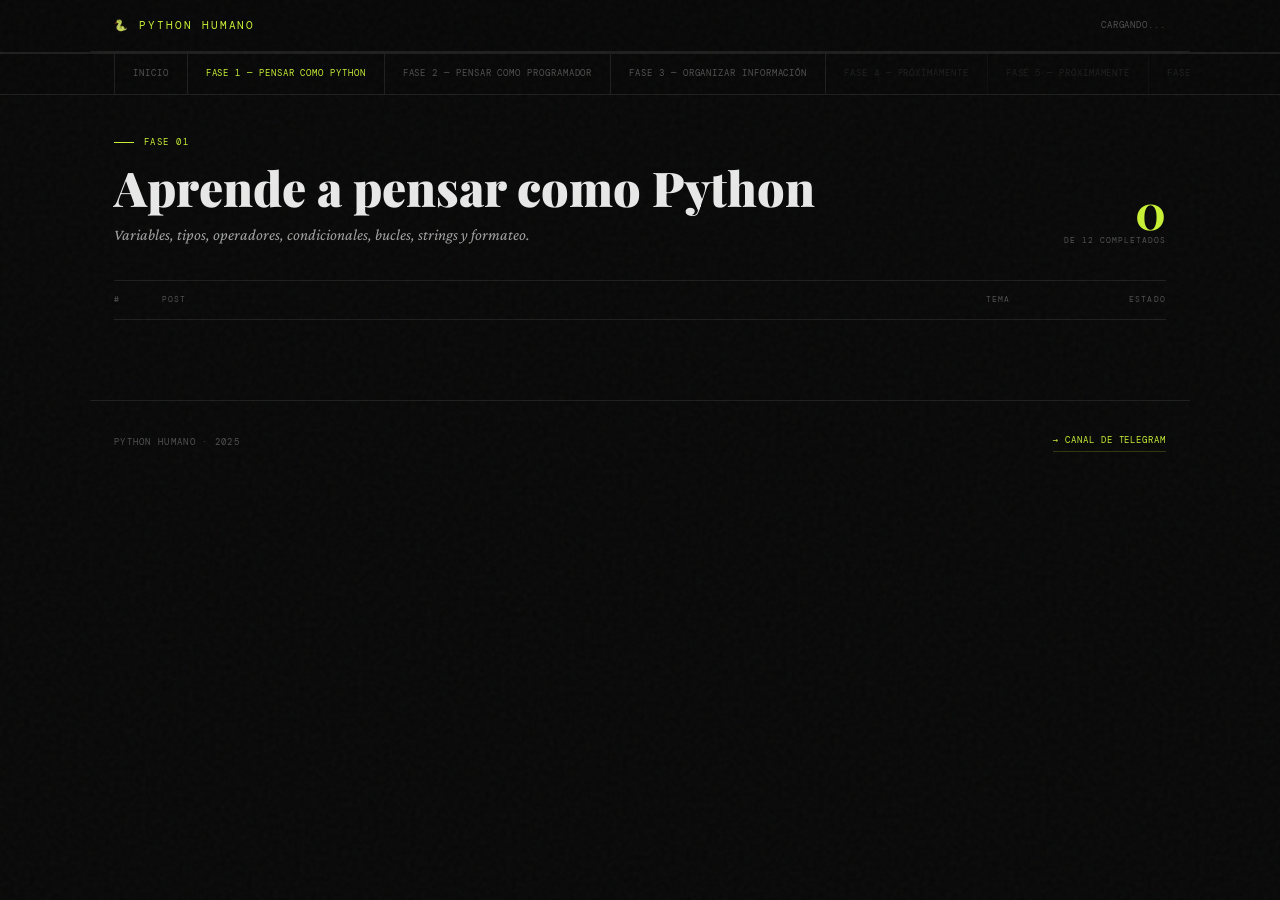
==== fase1.html @ f1be96ce "Add files via upload" ====
<!DOCTYPE html>
<html lang="es">
<head>
<meta charset="UTF-8">
<meta name="viewport" content="width=device-width, initial-scale=1.0">
<title>Fase 1 — Python Humano</title>
<link rel="stylesheet" href="style.css">
</head>
<body>

<!-- HEADER -->
<header class="site-header">
  <div class="header-top">
    <a class="site-logo" href="index.html">🐍 Python Humano</a>
    <span class="header-meta" id="global-progress-text">cargando...</span>
  </div>
  <div class="progress-bar-global">
    <div class="progress-bar-global-fill" id="global-progress-bar" style="width:0%"></div>
  </div>
  <nav class="header-nav">
    <a class="nav-item" href="index.html">Inicio</a>
    <a class="nav-item active" href="fase1.html">Fase 1 — Pensar como Python</a>
    <a class="nav-item" href="fase2.html">Fase 2 — Pensar como programador</a>
    <a class="nav-item" href="fase3.html">Fase 3 — Organizar información</a>
    <span class="nav-item locked">Fase 4 — Próximamente</span>
    <span class="nav-item locked">Fase 5 — Próximamente</span>
    <span class="nav-item locked">Fase 6 — Próximamente</span>
  </nav>
</header>

<!-- PHASE HEADER (lista) -->
<div id="view-list">
  <div class="container" style="padding-top:40px;padding-bottom:0">
    <div style="display:grid;grid-template-columns:1fr auto;gap:40px;align-items:end;padding-bottom:32px;border-bottom:1px solid var(--border)">
      <div>
        <div style="font-family:'DM Mono',monospace;font-size:.58rem;letter-spacing:.16em;text-transform:uppercase;color:var(--accent);margin-bottom:12px;display:flex;align-items:center;gap:10px">
          <span style="display:block;width:20px;height:1px;background:var(--accent)"></span>Fase 01
        </div>
        <h1 style="font-family:'Playfair Display',serif;font-size:clamp(2rem,5vw,3rem);font-weight:900;line-height:1;color:var(--text)">Aprende a pensar como Python</h1>
        <p style="font-size:1rem;font-style:italic;color:var(--text2);margin-top:10px">Variables, tipos, operadores, condicionales, bucles, strings y formateo.</p>
      </div>
      <div style="text-align:right">
        <div style="font-family:'Playfair Display',serif;font-size:3rem;font-weight:700;color:var(--accent);line-height:1" id="phase-done">0</div>
        <div style="font-family:'DM Mono',monospace;font-size:.52rem;letter-spacing:.12em;text-transform:uppercase;color:var(--text3)">de 12 completados</div>
      </div>
    </div>
  </div>

  <div class="container" style="padding-bottom:80px">
    <div class="posts-table-head" style="margin-top:0">
      <div class="th">#</div>
      <div class="th">Post</div>
      <div class="th">Tema</div>
      <div class="th" style="text-align:right">Estado</div>
    </div>
    <div id="posts-list"></div>
  </div>
</div>

<!-- POST VIEW -->
<div id="view-post" style="display:none">
  <div class="container">
    <div class="post-header">
      <div class="post-breadcrumb">
        <a class="breadcrumb-link" href="index.html">Inicio</a>
        <span>→</span>
        <a class="breadcrumb-link" href="#" onclick="showList();return false">Fase 1</a>
        <span>→</span>
        <span id="bc-title">Post</span>
      </div>
      <span class="post-emoji" id="post-emoji">📦</span>
      <h1 class="post-title-large" id="post-title">Título</h1>
      <p class="post-intro-text" id="post-intro">Intro</p>
      <span class="post-tag" id="post-tag">Fase 1 · Post 01 de 12</span>
    </div>
  </div>

  <div class="container">
    <div class="post-layout">
      <div class="post-body fade-in" id="post-body"></div>
      <div class="post-sidebar">
        <button class="sidebar-btn complete" id="btn-complete" onclick="toggleComplete()">Marcar como completado</button>
        <div id="sidebar-prev"></div>
        <div id="sidebar-next"></div>
      </div>
    </div>
  </div>
</div>

<!-- PROMPT VIEW -->
<div id="view-prompt" style="display:none">
  <div class="container">
    <div class="post-header">
      <div class="post-breadcrumb">
        <a class="breadcrumb-link" href="index.html">Inicio</a>
        <span>→</span>
        <a class="breadcrumb-link" href="#" onclick="showList();return false">Fase 1</a>
        <span>→</span>
        <span>Tutor con IA</span>
      </div>
      <span class="post-emoji">🤖</span>
      <h1 class="post-title-large">Domina la Fase 1 con IA</h1>
      <p class="post-intro-text">Copia este prompt y pégalo en ChatGPT, Claude o cualquier IA. Py se adapta a tu nivel, tu tiempo y tu forma de aprender desde la primera respuesta.</p>
    </div>
  </div>
  <div class="container" style="padding-bottom:80px">
    <div style="max-width:720px;padding-top:32px">
      <div class="prompt-text" id="prompt-text"></div>
      <button class="copy-prompt-btn" onclick="copyPrompt()">📋 Copiar prompt completo</button>
    </div>
  </div>
</div>

<!-- FOOTER -->
<footer>
  <div class="site-footer">
    <span class="footer-brand">Python Humano · 2025</span>
    <a class="footer-link" href="https://t.me/PythonHumano" target="_blank">→ Canal de Telegram</a>
  </div>
</footer>

<script>
// ── DATA ──────────────────────────────────────────────────────

const PHASE_ID = 1;
const TOTALS   = { 1:12, 2:18, 3:14 };

const PROMPT = `Eres un tutor experto en Python llamado Py. Fuiste creado para ayudar a dominar la Fase 1 del canal Python Humano. Tu personalidad es la de un amigo que sabe programar. Cercano, paciente, directo y sin tecnicismos innecesarios.

LO QUE EL USUARIO APRENDIÓ EN FASE 1:
→ Variables y cómo nombrarlas correctamente
→ Tipos de datos: int, float, str, bool, None
→ Type casting: int(), float(), str(), bool()
→ Operadores aritméticos y de comparación
→ F-strings y formateo de números
→ Múltiple asignación e input()
→ Condicionales: if, elif, else y operador ternario
→ Operadores lógicos: and, or, not
→ Bucle while y bucle for con range() y enumerate()
→ break, continue y pass
→ Métodos de strings
→ Formateo de números con round() y :.2f

TU OBJETIVO: Verificar que el usuario domina. Dominar = leer código y predecir el resultado, escribir código desde cero, entender los errores.

CÓMO ARRANCA LA SESIÓN:
Saluda y haz estas 6 preguntas:
1. ¿Cómo te sientes con los temas de la Fase 1? a) Perdido b) Entiendo pero me cuesta c) Bastante bien
2. ¿Cómo aprendes mejor? a) Con analogías b) Directo al código c) Primero el por qué
3. ¿En qué tema quedaste más flojo?
4. ¿Tienes Python instalado? a) Sí y sé usarlo b) Sí pero no bien c) No d) Uso el navegador
5. ¿Cuánto tiempo tienes? a) 20 min b) 1 hora c) Todo el tiempo
6. ¿Es tu primera sesión conmigo?

ESTRUCTURA DE SESIÓN:
Momento 1: Diagnóstico — presenta código para trazar sin ejecutar
Momento 2: Refuerzo — trabaja los temas débiles uno a uno
Momento 3: Reto integrador — combina varios temas
Momento 4: Cierre — dice exactamente qué dominó y qué necesita practicar

REGLAS: Nunca des el código resuelto sin que lo intente. Nunca avances si el anterior no quedó claro. Siempre termina con un cierre específico.`;

const POSTS = [
  {
    id: 'p1_01', num: '01', emoji: '📦',
    title: 'Variables',
    sub: 'guarda información para usarla después',
    tag: 'Variables',
    intro: 'El bloque más básico de cualquier programa. Antes de escribir código útil, necesitas entender cómo guardar información.',
    content: `
<div class="block">
  <div class="prose">
    <p>Imagina que estás cocinando y necesitas la sal. No la produces cada vez que la necesitas. La guardas en un lugar, le pones una etiqueta que dice "sal", y la usas cuando quieras.</p>
    <p><strong>Las variables funcionan exactamente igual.</strong> Son espacios en la memoria donde guardas información para usarla después.</p>
  </div>
</div>

<div class="block">
  <div class="block-label">Sin variables, esto</div>
  <div class="code-wrap">
    <div class="code-block" data-label="python"><span class="fn">print</span><span class="op">(</span><span class="str">"Ana"</span><span class="op">)</span>
<span class="fn">print</span><span class="op">(</span><span class="str">"Ana tiene 25 años"</span><span class="op">)</span>
<span class="fn">print</span><span class="op">(</span><span class="str">"Bienvenida, Ana"</span><span class="op">)</span></div>
    <button class="copy-btn" onclick="copyCode(this)">Copiar</button>
  </div>
  <div class="note red">Se convierte en un problema cuando "Ana" cambia. Tienes que buscar cada lugar donde la escribiste y cambiarla una por una.</div>
</div>

<div class="block">
  <div class="block-label">Con una variable</div>
  <div class="code-wrap">
    <div class="code-block" data-label="python"><span class="kw">nombre</span> <span class="op">=</span> <span class="str">"Ana"</span>
<span class="fn">print</span><span class="op">(</span><span class="kw">nombre</span><span class="op">)</span>
<span class="fn">print</span><span class="op">(</span><span class="kw">nombre</span><span class="op">,</span> <span class="str">"tiene 25 años"</span><span class="op">)</span>
<span class="fn">print</span><span class="op">(</span><span class="str">"Bienvenida,"</span><span class="op">,</span> <span class="kw">nombre</span><span class="op">)</span></div>
    <button class="copy-btn" onclick="copyCode(this)">Copiar</button>
  </div>
  <div class="note">Cambias el valor en un solo lugar. El resto del programa se actualiza solo. <strong>Eso no es comodidad. Es cómo se escribe código que se puede mantener.</strong></div>
</div>

<div class="block">
  <div class="block-label">El nombre importa más de lo que crees</div>
  <div class="comparison">
    <div class="comp-side">
      <div class="comp-header bad">✗ Nombre malo</div>
      <div class="comp-code">x = 299.99</div>
    </div>
    <div class="comp-side">
      <div class="comp-header good">✓ Nombre bueno</div>
      <div class="comp-code">precio_final = 299.99</div>
    </div>
  </div>
  <div class="rule">La regla: si lees el nombre sin ver el valor y no sabes qué guarda, el nombre está mal.
En Python: todo_en_minúsculas_con_guión_bajo.</div>
</div>

<div class="error-box">
  <div class="error-label">⚠ El error más común</div>
  <div class="error-body">Usar nombres cortos para "escribir más rápido". Escribir bien los nombres tarda segundos. Te ahorra minutos de confusión después.</div>
</div>

<div class="challenge">
  <div class="challenge-header">🎯 Reto</div>
  <div class="challenge-body">Estás construyendo una app de música. Crea variables para el perfil de un usuario: su <strong>nombre</strong>, su <strong>edad</strong>, su <strong>artista favorito</strong> y si tiene <strong>cuenta premium</strong> o no. Luego imprime cada una con print().</div>
</div>

<div class="hashtags">#PythonHumano #Python #Fase1 #Variables #ProgramaciónDesde0</div>`
  },
  {
    id: 'p1_02', num: '02', emoji: '🗂️',
    title: 'Tipos de datos',
    sub: 'no toda la información es igual',
    tag: 'Tipos',
    intro: 'Un nombre no es lo mismo que un precio. Un precio no es lo mismo que un sí o un no. Python los trata diferente — y tú también tienes que hacerlo.',
    content: `
<div class="block">
  <div class="prose">
    <p>Python ve <strong>"25"</strong> y <strong>25</strong> de forma completamente diferente. Con comillas → texto. Sin comillas → número. Mezclarlos sin convertir da error.</p>
  </div>
</div>

<div class="block">
  <div class="block-label">Los 5 tipos que más vas a usar</div>
  <div class="code-wrap">
    <div class="code-block" data-label="python"><span class="kw">edad</span>           <span class="op">=</span> <span class="num">25</span>          <span class="cm"># int   — entero</span>
<span class="kw">precio</span>         <span class="op">=</span> <span class="num">9.99</span>        <span class="cm"># float — decimal</span>
<span class="kw">nombre</span>         <span class="op">=</span> <span class="str">"Ana"</span>        <span class="cm"># str   — texto</span>
<span class="kw">tiene_premium</span>  <span class="op">=</span> <span class="bl">True</span>        <span class="cm"># bool  — True o False</span>
<span class="kw">cancion_actual</span> <span class="op">=</span> <span class="bl">None</span>        <span class="cm"># None  — ningún valor</span>

<span class="fn">print</span><span class="op">(</span><span class="fn">type</span><span class="op">(</span><span class="kw">edad</span><span class="op">))</span>    <span class="out"># &lt;class 'int'&gt;</span>
<span class="fn">print</span><span class="op">(</span><span class="fn">type</span><span class="op">(</span><span class="kw">nombre</span><span class="op">))</span>  <span class="out"># &lt;class 'str'&gt;</span></div>
    <button class="copy-btn" onclick="copyCode(this)">Copiar</button>
  </div>
</div>

<div class="block">
  <div class="block-label">Convertir entre tipos — type casting</div>
  <div class="code-wrap">
    <div class="code-block" data-label="python"><span class="kw">precio</span> <span class="op">=</span> <span class="str">"9.99"</span>
<span class="kw">precio</span> <span class="op">=</span> <span class="fn">float</span><span class="op">(</span><span class="kw">precio</span><span class="op">)</span>
<span class="fn">print</span><span class="op">(</span><span class="kw">precio</span> <span class="op">-</span> <span class="num">2</span><span class="op">)</span>      <span class="out"># 7.99 ✓</span>

<span class="kw">edad</span>  <span class="op">=</span> <span class="fn">int</span><span class="op">(</span><span class="fn">input</span><span class="op">(</span><span class="str">"¿Cuántos años? "</span><span class="op">))</span>
<span class="kw">texto</span> <span class="op">=</span> <span class="str">"Tienes "</span> <span class="op">+</span> <span class="fn">str</span><span class="op">(</span><span class="kw">edad</span><span class="op">)</span> <span class="op">+</span> <span class="str">" años"</span></div>
    <button class="copy-btn" onclick="copyCode(this)">Copiar</button>
  </div>
</div>

<div class="error-box">
  <div class="error-label">⚠ El error más común</div>
  <div class="error-body"><strong>"9.99"</strong> es texto. <strong>9.99</strong> es número. No puedes restarle 2 al texto — tienes que convertirlo con float() primero.</div>
</div>

<div class="challenge">
  <div class="challenge-header">🎯 Reto</div>
  <div class="challenge-body">Toma las variables del reto anterior y usa <strong>type()</strong> en cada una. Luego convierte la edad a float y de vuelta a int. ¿Qué pasa con los decimales?</div>
</div>

<div class="hashtags">#PythonHumano #Python #Fase1 #TiposDeDatos #ProgramaciónDesde0</div>`
  },
  {
    id: 'p1_03', num: '03', emoji: '⚙️',
    title: 'Operadores',
    sub: 'y el error que todos cometen',
    tag: 'Operadores',
    intro: 'Los operadores son las herramientas con las que trabajas sobre los datos. El más importante no es el de suma — es el que todos confunden.',
    content: `
<div class="block">
  <div class="block-label">Aritméticos</div>
  <div class="code-wrap">
    <div class="code-block" data-label="python"><span class="fn">print</span><span class="op">(</span><span class="num">10</span> <span class="op">+</span>  <span class="num">3</span><span class="op">)</span>   <span class="out"># 13    — suma</span>
<span class="fn">print</span><span class="op">(</span><span class="num">10</span> <span class="op">-</span>  <span class="num">3</span><span class="op">)</span>   <span class="out"># 7     — resta</span>
<span class="fn">print</span><span class="op">(</span><span class="num">10</span> <span class="op">*</span>  <span class="num">3</span><span class="op">)</span>   <span class="out"># 30    — multiplicación</span>
<span class="fn">print</span><span class="op">(</span><span class="num">10</span> <span class="op">/</span>  <span class="num">3</span><span class="op">)</span>   <span class="out"># 3.33  — división</span>
<span class="fn">print</span><span class="op">(</span><span class="num">10</span> <span class="op">//</span> <span class="num">3</span><span class="op">)</span>   <span class="out"># 3     — división entera</span>
<span class="fn">print</span><span class="op">(</span><span class="num">10</span> <span class="op">%</span>  <span class="num">3</span><span class="op">)</span>   <span class="out"># 1     — resto</span>
<span class="fn">print</span><span class="op">(</span><span class="num">10</span> <span class="op">**</span> <span class="num">3</span><span class="op">)</span>   <span class="out"># 1000  — potencia</span></div>
    <button class="copy-btn" onclick="copyCode(this)">Copiar</button>
  </div>
</div>

<div class="block">
  <div class="block-label">Comparación — siempre devuelven True o False</div>
  <div class="code-wrap">
    <div class="code-block" data-label="python"><span class="kw">canciones</span> <span class="op">=</span> <span class="num">10</span>
<span class="fn">print</span><span class="op">(</span><span class="kw">canciones</span> <span class="op">></span>  <span class="num">5</span><span class="op">)</span>   <span class="out"># True</span>
<span class="fn">print</span><span class="op">(</span><span class="kw">canciones</span> <span class="op">==</span> <span class="num">10</span><span class="op">)</span>  <span class="out"># True</span>
<span class="fn">print</span><span class="op">(</span><span class="kw">canciones</span> <span class="op">!=</span> <span class="num">10</span><span class="op">)</span>  <span class="out"># False</span>
<span class="fn">print</span><span class="op">(</span><span class="kw">canciones</span> <span class="op">>=</span> <span class="num">10</span><span class="op">)</span>  <span class="out"># True</span></div>
    <button class="copy-btn" onclick="copyCode(this)">Copiar</button>
  </div>
</div>

<div class="error-box">
  <div class="error-label">⚠ El error que todos cometen</div>
  <div class="error-body"><strong>=</strong> asigna un valor. <strong>==</strong> pregunta si dos valores son iguales. Son cosas distintas. Confundirlos da error o comportamiento inesperado.</div>
  <div class="code-wrap" style="margin-top:12px">
    <div class="code-block" data-label="python"><span class="kw">edad</span> <span class="op">=</span>  <span class="num">25</span>   <span class="cm"># asigno el valor 25</span>
<span class="kw">edad</span> <span class="op">==</span> <span class="num">25</span>   <span class="out"># True  → ¿es igual a 25?</span>
<span class="kw">edad</span> <span class="op">==</span> <span class="num">30</span>   <span class="out"># False → ¿es igual a 30?</span></div>
  </div>
</div>

<div class="challenge">
  <div class="challenge-header">🎯 Reto</div>
  <div class="challenge-body">Tu app tiene un contador. El usuario lleva <strong>8 canciones</strong> escuchadas y su límite es <strong>10</strong>. Calcula cuántas le quedan. Verifica con <strong>==</strong> si ya llegó al límite. Con <strong>%</strong> averigua si el número es par o impar.</div>
</div>

<div class="hashtags">#PythonHumano #Python #Fase1 #Operadores #ProgramaciónDesde0</div>`
  },
  {
    id: 'p1_04', num: '04', emoji: '⌨️',
    title: 'Input',
    sub: 'cómo hacer que tu programa escuche',
    tag: 'Input',
    intro: 'Hasta ahora escribiste los datos directamente en el código. En un programa real, los datos los escribe el usuario.',
    content: `
<div class="block">
  <div class="code-wrap">
    <div class="code-block" data-label="python"><span class="kw">nombre</span> <span class="op">=</span> <span class="fn">input</span><span class="op">(</span><span class="str">"¿Cuál es tu nombre? "</span><span class="op">)</span>
<span class="fn">print</span><span class="op">(</span><span class="str">"Hola,"</span><span class="op">,</span> <span class="kw">nombre</span><span class="op">)</span></div>
    <button class="copy-btn" onclick="copyCode(this)">Copiar</button>
  </div>
  <div class="note">Cuando Python llega a input(): muestra el texto, se detiene a esperar, el usuario escribe y presiona Enter, Python guarda lo que escribió.</div>
</div>

<div class="block">
  <div class="block-label">Input siempre devuelve texto — convierte siempre que necesites operar</div>
  <div class="code-wrap">
    <div class="code-block" data-label="python"><span class="kw">edad</span>   <span class="op">=</span> <span class="fn">int</span><span class="op">(</span><span class="fn">input</span><span class="op">(</span><span class="str">"¿Cuántos años tienes? "</span><span class="op">))</span>
<span class="kw">precio</span> <span class="op">=</span> <span class="fn">float</span><span class="op">(</span><span class="fn">input</span><span class="op">(</span><span class="str">"¿Precio? "</span><span class="op">))</span>

<span class="cm"># sin convertir</span>
<span class="kw">texto</span> <span class="op">=</span> <span class="fn">input</span><span class="op">(</span><span class="str">"Número: "</span><span class="op">)</span>
<span class="fn">print</span><span class="op">(</span><span class="fn">type</span><span class="op">(</span><span class="kw">texto</span><span class="op">))</span>   <span class="out"># &lt;class 'str'&gt; — siempre string</span></div>
    <button class="copy-btn" onclick="copyCode(this)">Copiar</button>
  </div>
</div>

<div class="error-box">
  <div class="error-label">⚠ El error más común</div>
  <div class="error-body">Si el usuario escribe "hola" cuando esperas un número, el programa falla. Eso lo resolvemos con validaciones más adelante. Por ahora confía en el usuario.</div>
</div>

<div class="challenge">
  <div class="challenge-header">🎯 Reto</div>
  <div class="challenge-body">Pídele al usuario su <strong>nombre</strong> y su <strong>artista favorito</strong>. Luego imprime: <em>"Hola [nombre], agregando a [artista] a tu biblioteca."</em></div>
</div>

<div class="hashtags">#PythonHumano #Python #Fase1 #Input #ProgramaciónDesde0</div>`
  },
  {
    id: 'p1_05', num: '05', emoji: '🔀',
    title: 'Condicionales',
    sub: 'tú das las rutas, Python decide la dirección',
    tag: 'Condicionales',
    intro: 'Sin condicionales tu código hace lo mismo siempre. Con condicionales puedes crear múltiples caminos según lo que ocurra.',
    content: `
<div class="block">
  <div class="code-wrap">
    <div class="code-block" data-label="python"><span class="kw">plan</span> <span class="op">=</span> <span class="str">"familiar"</span>

<span class="bl">if</span> <span class="kw">plan</span> <span class="op">==</span> <span class="str">"premium"</span><span class="op">:</span>
    <span class="fn">print</span><span class="op">(</span><span class="str">"Reproducción sin límites."</span><span class="op">)</span>
<span class="bl">elif</span> <span class="kw">plan</span> <span class="op">==</span> <span class="str">"familiar"</span><span class="op">:</span>
    <span class="fn">print</span><span class="op">(</span><span class="str">"Hasta 6 cuentas."</span><span class="op">)</span>
<span class="bl">elif</span> <span class="kw">plan</span> <span class="op">==</span> <span class="str">"estudiante"</span><span class="op">:</span>
    <span class="fn">print</span><span class="op">(</span><span class="str">"50% de descuento."</span><span class="op">)</span>
<span class="bl">else</span><span class="op">:</span>
    <span class="fn">print</span><span class="op">(</span><span class="str">"Plan no reconocido."</span><span class="op">)</span></div>
    <button class="copy-btn" onclick="copyCode(this)">Copiar</button>
  </div>
  <div class="note">Python evalúa de arriba hacia abajo. En cuanto encuentra una condición que se cumple, ejecuta ese bloque y se olvida del resto.</div>
</div>

<div class="block">
  <div class="block-label">Operador ternario — condicional en una línea</div>
  <div class="comparison">
    <div class="comp-side">
      <div class="comp-header">Forma larga</div>
      <div class="comp-code">if tiene_premium:
    acceso = "completo"
else:
    acceso = "limitado"</div>
    </div>
    <div class="comp-side">
      <div class="comp-header good">Forma corta ✓</div>
      <div class="comp-code">acceso = "completo" if tiene_premium else "limitado"</div>
    </div>
  </div>
</div>

<div class="error-box">
  <div class="error-label">⚠ Los dos errores más comunes</div>
  <div class="error-body">1. Olvidar los dos puntos al final del if/elif/else.<br>2. Olvidar la indentación del bloque de código.</div>
</div>

<div class="challenge">
  <div class="challenge-header">🎯 Reto</div>
  <div class="challenge-body">Tu app tiene 4 planes: <strong>"premium"</strong>, <strong>"familiar"</strong>, <strong>"estudiante"</strong> y <strong>"free"</strong>. Crea una variable plan y escribe un condicional que imprima un mensaje diferente para cada uno. Cambia el valor y prueba los 4 casos.</div>
</div>

<div class="hashtags">#PythonHumano #Python #Fase1 #Condicionales #ProgramaciónDesde0</div>`
  },
  {
    id: 'p1_06', num: '06', emoji: '🔗',
    title: 'Operadores lógicos',
    sub: 'cuando la decisión tiene matices',
    tag: 'Lógica',
    intro: 'A veces una sola condición no es suficiente. Necesitas combinar varias. Para eso existen and, or y not.',
    content: `
<div class="block">
  <div class="code-wrap">
    <div class="code-block" data-label="python"><span class="cm"># and — las dos tienen que cumplirse</span>
<span class="bl">if</span> <span class="kw">tiene_entrada</span> <span class="bl">and</span> <span class="kw">es_mayor</span><span class="op">:</span>
    <span class="fn">print</span><span class="op">(</span><span class="str">"Puedes entrar"</span><span class="op">)</span>

<span class="cm"># or — con que una se cumpla es suficiente</span>
<span class="bl">if</span> <span class="kw">es_estudiante</span> <span class="bl">or</span> <span class="kw">tiene_cupon</span><span class="op">:</span>
    <span class="fn">print</span><span class="op">(</span><span class="str">"Descuento aplicado"</span><span class="op">)</span>

<span class="cm"># not — invierte el resultado</span>
<span class="bl">if</span> <span class="bl">not</span> <span class="kw">shuffle_activo</span><span class="op">:</span>
    <span class="fn">print</span><span class="op">(</span><span class="str">"Shuffle está apagado"</span><span class="op">)</span></div>
    <button class="copy-btn" onclick="copyCode(this)">Copiar</button>
  </div>
</div>

<div class="error-box">
  <div class="error-label">⚠ El error más común</div>
  <div class="error-body">Escribir condiciones incompletas. Python no completa la idea por ti.</div>
  <div class="code-wrap" style="margin-top:12px">
    <div class="code-block" data-label="python"><span class="cm"># ✗ esto no hace lo que crees — siempre True</span>
<span class="bl">if</span> <span class="kw">plan</span> <span class="op">==</span> <span class="str">"free"</span> <span class="bl">or</span> <span class="str">"basic"</span><span class="op">:</span>

<span class="cm"># ✓ cada condición completa</span>
<span class="bl">if</span> <span class="kw">plan</span> <span class="op">==</span> <span class="str">"free"</span> <span class="bl">or</span> <span class="kw">plan</span> <span class="op">==</span> <span class="str">"basic"</span><span class="op">:</span></div>
  </div>
</div>

<div class="challenge">
  <div class="challenge-header">🎯 Reto</div>
  <div class="challenge-body">Un usuario puede acceder a la radio solo si tiene <strong>premium</strong> O lleva más de <strong>30 días</strong> usando la app. Crea las variables y el condicional. Prueba los 4 casos posibles cambiando los valores.</div>
</div>

<div class="hashtags">#PythonHumano #Python #Fase1 #OperadoresLógicos #ProgramaciónDesde0</div>`
  },
  {
    id: 'p1_07', num: '07', emoji: '🔁',
    title: 'Bucle while',
    sub: 'repite hasta que algo cambie',
    tag: 'While',
    intro: 'Para situaciones donde necesitas repetir algo sin saber cuántas veces — mientras una condición sea verdadera.',
    content: `
<div class="block">
  <div class="code-wrap">
    <div class="code-block" data-label="python"><span class="kw">canciones</span> <span class="op">=</span> <span class="num">0</span>

<span class="bl">while</span> <span class="kw">canciones</span> <span class="op">&lt;</span> <span class="num">3</span><span class="op">:</span>
    <span class="fn">print</span><span class="op">(</span><span class="str">"Reproduciendo canción"</span><span class="op">,</span> <span class="kw">canciones</span> <span class="op">+</span> <span class="num">1</span><span class="op">)</span>
    <span class="kw">canciones</span> <span class="op">+=</span> <span class="num">1</span>

<span class="out"># Reproduciendo canción 1</span>
<span class="out"># Reproduciendo canción 2</span>
<span class="out"># Reproduciendo canción 3</span></div>
    <button class="copy-btn" onclick="copyCode(this)">Copiar</button>
  </div>
  <div class="rule">La estructura fija: variable = valor inicial → while condición: → ejecuta el bloque → actualiza la variable</div>
</div>

<div class="error-box">
  <div class="error-label">⚠ El error más común — bucle infinito</div>
  <div class="error-body">Si olvidas actualizar la variable dentro del bucle, la condición nunca se vuelve False y el programa no para. <strong>Ctrl+C</strong> detiene el programa.</div>
</div>

<div class="challenge">
  <div class="challenge-header">🎯 Reto</div>
  <div class="challenge-body">Tu app tiene un límite de <strong>5 canciones por día</strong> en plan free. Escribe un while que simule la reproducción. Por cada vuelta imprime <em>"Reproduciendo canción X de 5"</em>. Al terminar imprime <em>"Límite alcanzado. Hazte premium."</em></div>
</div>

<div class="hashtags">#PythonHumano #Python #Fase1 #BucleWhile #ProgramaciónDesde0</div>`
  },
  {
    id: 'p1_08', num: '08', emoji: '🔂',
    title: 'Bucle for',
    sub: 'recorre cosas una a una',
    tag: 'For',
    intro: 'Cuando sabes cuántas veces vas a repetir algo — o cuando quieres recorrer una colección completa.',
    content: `
<div class="block">
  <div class="code-wrap">
    <div class="code-block" data-label="python"><span class="cm"># con range()</span>
<span class="bl">for</span> <span class="kw">i</span> <span class="bl">in</span> <span class="fn">range</span><span class="op">(</span><span class="num">5</span><span class="op">):</span>
    <span class="fn">print</span><span class="op">(</span><span class="kw">i</span><span class="op">)</span>   <span class="out"># 0, 1, 2, 3, 4</span>

<span class="cm"># recorriendo una lista</span>
<span class="kw">playlist</span> <span class="op">=</span> <span class="op">[</span><span class="str">"Bzrp"</span><span class="op">,</span> <span class="str">"Bad Bunny"</span><span class="op">,</span> <span class="str">"Rosalía"</span><span class="op">]</span>
<span class="bl">for</span> <span class="kw">artista</span> <span class="bl">in</span> <span class="kw">playlist</span><span class="op">:</span>
    <span class="fn">print</span><span class="op">(</span><span class="str">"Reproduciendo:"</span><span class="op">,</span> <span class="kw">artista</span><span class="op">)</span>

<span class="cm"># enumerate — índice y elemento juntos</span>
<span class="bl">for</span> <span class="kw">i</span><span class="op">,</span> <span class="kw">artista</span> <span class="bl">in</span> <span class="fn">enumerate</span><span class="op">(</span><span class="kw">playlist</span><span class="op">,</span> <span class="num">1</span><span class="op">):</span>
    <span class="fn">print</span><span class="op">(</span><span class="fn">f</span><span class="str">"Canción {i}: {artista}"</span><span class="op">)</span></div>
    <button class="copy-btn" onclick="copyCode(this)">Copiar</button>
  </div>
</div>

<div class="block">
  <div class="block-label">¿cuándo usar for y cuándo while?</div>
  <div class="comparison">
    <div class="comp-side">
      <div class="comp-header good">for</div>
      <div class="comp-code">Sabes cuántas veces.
Recorres una colección.

→ playlist de 10 canciones
→ letras de un nombre</div>
    </div>
    <div class="comp-side">
      <div class="comp-header">while</div>
      <div class="comp-code">Repites hasta que algo cambie.

→ pedir contraseña hasta acertar
→ reproducir hasta pausar</div>
    </div>
  </div>
</div>

<div class="error-box">
  <div class="error-label">⚠ El error más común</div>
  <div class="error-body">El segundo número de range() no se incluye. range(10) llega hasta 9. Para llegar hasta 10 usa range(1, 11).</div>
</div>

<div class="challenge">
  <div class="challenge-header">🎯 Reto</div>
  <div class="challenge-body">Playlist: <strong>["Tití Me Preguntó", "Shakira", "BZRP Session 53", "La Canción", "Hawái"]</strong>. Usa <strong>enumerate()</strong> para mostrar el número y nombre de cada canción empezando desde 1.</div>
</div>

<div class="hashtags">#PythonHumano #Python #Fase1 #BucleFor #ProgramaciónDesde0</div>`
  },
  {
    id: 'p1_09', num: '09', emoji: '⛔',
    title: 'break, continue y pass',
    sub: 'controla tus bucles desde adentro',
    tag: 'Control',
    intro: 'Tres instrucciones que cambian el comportamiento de un bucle desde adentro. Cada una con un rol diferente.',
    content: `
<div class="block">
  <div class="rule">break    → termina el bucle completamente (freno de mano)
continue → termina esta vuelta y pasa a la siguiente (skip)
pass     → no hace nada, solo ocupa el espacio (placeholder)</div>
</div>

<div class="block">
  <div class="block-label">break — para cuando llega a BZRP</div>
  <div class="code-wrap">
    <div class="code-block" data-label="python"><span class="kw">playlist</span> <span class="op">=</span> <span class="op">[</span><span class="str">"Tití"</span><span class="op">,</span> <span class="str">"Shakira"</span><span class="op">,</span> <span class="str">"BZRP"</span><span class="op">,</span> <span class="str">"La Canción"</span><span class="op">]</span>

<span class="bl">for</span> <span class="kw">cancion</span> <span class="bl">in</span> <span class="kw">playlist</span><span class="op">:</span>
    <span class="bl">if</span> <span class="kw">cancion</span> <span class="op">==</span> <span class="str">"BZRP"</span><span class="op">:</span>
        <span class="bl">break</span>
    <span class="fn">print</span><span class="op">(</span><span class="str">"Reproduciendo:"</span><span class="op">,</span> <span class="kw">cancion</span><span class="op">)</span>

<span class="out"># Reproduciendo: Tití</span>
<span class="out"># Reproduciendo: Shakira</span>
<span class="cm"># BZRP y La Canción nunca se reproducen</span></div>
    <button class="copy-btn" onclick="copyCode(this)">Copiar</button>
  </div>
</div>

<div class="block">
  <div class="block-label">continue — salta las ya escuchadas</div>
  <div class="code-wrap">
    <div class="code-block" data-label="python"><span class="kw">ya_escuchadas</span> <span class="op">=</span> <span class="op">[</span><span class="str">"Tití"</span><span class="op">,</span> <span class="str">"Shakira"</span><span class="op">]</span>
<span class="kw">playlist</span>      <span class="op">=</span> <span class="op">[</span><span class="str">"Tití"</span><span class="op">,</span> <span class="str">"Shakira"</span><span class="op">,</span> <span class="str">"BZRP"</span><span class="op">,</span> <span class="str">"Hawái"</span><span class="op">]</span>

<span class="bl">for</span> <span class="kw">cancion</span> <span class="bl">in</span> <span class="kw">playlist</span><span class="op">:</span>
    <span class="bl">if</span> <span class="kw">cancion</span> <span class="bl">in</span> <span class="kw">ya_escuchadas</span><span class="op">:</span>
        <span class="bl">continue</span>
    <span class="fn">print</span><span class="op">(</span><span class="str">"Reproduciendo:"</span><span class="op">,</span> <span class="kw">cancion</span><span class="op">)</span>

<span class="out"># Reproduciendo: BZRP</span>
<span class="out"># Reproduciendo: Hawái</span></div>
    <button class="copy-btn" onclick="copyCode(this)">Copiar</button>
  </div>
</div>

<div class="challenge">
  <div class="challenge-header">🎯 Reto</div>
  <div class="challenge-body">Playlist: <strong>["Tití", "Shakira", "BZRP", "La Canción", "Hawái"]</strong>. Ya escuchadas: <strong>["Shakira", "Hawái"]</strong>. Salta las ya escuchadas con <strong>continue</strong>. Si llegas a "La Canción" detén todo con <strong>break</strong>.</div>
</div>

<div class="hashtags">#PythonHumano #Python #Fase1 #BreakContinuePass #ProgramaciónDesde0</div>`
  },
  {
    id: 'p1_10', num: '10', emoji: '👀',
    title: 'F-strings, None y múltiple asignación',
    sub: 'tres cosas que verás en código real',
    tag: 'F-strings',
    intro: 'Tres herramientas pequeñas pero importantes que aparecen en casi todo código Python real desde muy temprano.',
    content: `
<div class="block">
  <div class="block-label">F-strings — la forma correcta de combinar texto y variables</div>
  <div class="comparison">
    <div class="comp-side">
      <div class="comp-header bad">✗ Forma antigua</div>
      <div class="comp-code">"Hola " + nombre + ", tu plan es " + plan</div>
    </div>
    <div class="comp-side">
      <div class="comp-header good">✓ F-string</div>
      <div class="comp-code">f"Hola {nombre}, tu plan es {plan}."</div>
    </div>
  </div>
  <div class="code-wrap">
    <div class="code-block" data-label="python"><span class="kw">nombre</span>         <span class="op">=</span> <span class="str">"Ana"</span>
<span class="kw">reproducciones</span> <span class="op">=</span> <span class="num">150</span>
<span class="fn">print</span><span class="op">(</span><span class="fn">f</span><span class="str">"Hola {nombre}. Llevas {reproducciones} reproducciones."</span><span class="op">)</span></div>
    <button class="copy-btn" onclick="copyCode(this)">Copiar</button>
  </div>
  <div class="error-box">
    <div class="error-label">⚠ Error más común</div>
    <div class="error-body">Olvidar la <strong>f</strong> antes de las comillas. Sin ella, las llaves se imprimen literalmente como texto.</div>
  </div>
</div>

<div class="block">
  <div class="block-label">None — ausencia de valor</div>
  <div class="code-wrap">
    <div class="code-block" data-label="python"><span class="kw">cancion_actual</span> <span class="op">=</span> <span class="bl">None</span>   <span class="cm"># no es cero, no es False, no es ""</span>
<span class="bl">if</span> <span class="kw">cancion_actual</span> <span class="bl">is</span> <span class="bl">None</span><span class="op">:</span>
    <span class="fn">print</span><span class="op">(</span><span class="str">"No hay canción reproduciéndose."</span><span class="op">)</span></div>
    <button class="copy-btn" onclick="copyCode(this)">Copiar</button>
  </div>
</div>

<div class="block">
  <div class="block-label">Múltiple asignación</div>
  <div class="code-wrap">
    <div class="code-block" data-label="python"><span class="kw">nombre</span><span class="op">,</span> <span class="kw">edad</span><span class="op">,</span> <span class="kw">plan</span> <span class="op">=</span> <span class="str">"Ana"</span><span class="op">,</span> <span class="num">25</span><span class="op">,</span> <span class="str">"premium"</span>

<span class="cm"># intercambiar dos variables sin una tercera</span>
<span class="kw">a</span><span class="op">,</span> <span class="kw">b</span> <span class="op">=</span> <span class="num">10</span><span class="op">,</span> <span class="num">20</span>
<span class="kw">a</span><span class="op">,</span> <span class="kw">b</span> <span class="op">=</span> <span class="kw">b</span><span class="op">,</span> <span class="kw">a</span>
<span class="fn">print</span><span class="op">(</span><span class="kw">a</span><span class="op">,</span> <span class="kw">b</span><span class="op">)</span>  <span class="out"># 20 10</span></div>
    <button class="copy-btn" onclick="copyCode(this)">Copiar</button>
  </div>
</div>

<div class="challenge">
  <div class="challenge-header">🎯 Reto</div>
  <div class="challenge-body">Crea el perfil de tu app con <strong>múltiple asignación</strong>. Muéstralo en un print() usando <strong>f-strings</strong>. Crea una variable <strong>cancion_actual = None</strong> y escribe un condicional que imprima si hay música o no.</div>
</div>

<div class="hashtags">#PythonHumano #Python #Fase1 #Fstrings #None #ProgramaciónDesde0</div>`
  },
  {
    id: 'p1_11', num: '11', emoji: '🔤',
    title: 'Métodos de strings',
    sub: 'las herramientas que ya usabas sin saberlo',
    tag: 'Strings',
    intro: 'Un método es una función que pertenece a un tipo de dato. Se llama con un punto después del valor o variable.',
    content: `
<div class="block">
  <div class="block-label">Los métodos más importantes</div>
  <table class="methods-table">
    <tr><td class="mt-name">.upper()</td><td class="mt-desc">convierte todo a MAYÚSCULAS</td></tr>
    <tr><td class="mt-name">.lower()</td><td class="mt-desc">convierte todo a minúsculas</td></tr>
    <tr><td class="mt-name">.strip()</td><td class="mt-desc">elimina espacios al inicio y al final</td></tr>
    <tr><td class="mt-name">.replace(a, b)</td><td class="mt-desc">reemplaza a por b dentro del string</td></tr>
    <tr><td class="mt-name">.split(sep)</td><td class="mt-desc">divide el string en partes según sep</td></tr>
    <tr><td class="mt-name">.startswith(x)</td><td class="mt-desc">¿empieza con x? → True/False</td></tr>
    <tr><td class="mt-name">.endswith(x)</td><td class="mt-desc">¿termina con x? → True/False</td></tr>
    <tr><td class="mt-name">in</td><td class="mt-desc">¿esto está dentro del string? → True/False</td></tr>
    <tr><td class="mt-name">len()</td><td class="mt-desc">cuántos caracteres tiene</td></tr>
  </table>
</div>

<div class="block">
  <div class="block-label">En acción — encadenar métodos</div>
  <div class="code-wrap">
    <div class="code-block" data-label="python"><span class="kw">nombre</span> <span class="op">=</span> <span class="str">"  Ana García  "</span>
<span class="fn">print</span><span class="op">(</span><span class="kw">nombre</span><span class="op">.</span><span class="fn">strip</span><span class="op">().</span><span class="fn">upper</span><span class="op">())</span>   <span class="out"># "ANA GARCÍA"</span>

<span class="kw">email</span> <span class="op">=</span> <span class="str">"usuario@gmail.com"</span>
<span class="fn">print</span><span class="op">(</span><span class="str">"@"</span> <span class="bl">in</span> <span class="kw">email</span><span class="op">)</span>               <span class="out"># True</span>
<span class="fn">print</span><span class="op">(</span><span class="kw">email</span><span class="op">.</span><span class="fn">endswith</span><span class="op">(</span><span class="str">".com"</span><span class="op">))</span>    <span class="out"># True</span>
<span class="fn">print</span><span class="op">(</span><span class="kw">email</span><span class="op">.</span><span class="fn">split</span><span class="op">(</span><span class="str">"@"</span><span class="op">))</span>           <span class="out"># ["usuario", "gmail.com"]</span></div>
    <button class="copy-btn" onclick="copyCode(this)">Copiar</button>
  </div>
</div>

<div class="error-box">
  <div class="error-label">⚠ El error más común</div>
  <div class="error-body">Los métodos no modifican el original — devuelven un valor nuevo. Tienes que asignarlo.</div>
  <div class="code-wrap" style="margin-top:12px">
    <div class="code-block" data-label="python"><span class="kw">email</span> <span class="op">=</span> <span class="str">"  usuario@gmail.com  "</span>
<span class="kw">email</span><span class="op">.</span><span class="fn">strip</span><span class="op">()</span>          <span class="cm"># ✗ no hace nada visible</span>
<span class="kw">email</span> <span class="op">=</span> <span class="kw">email</span><span class="op">.</span><span class="fn">strip</span><span class="op">()</span>  <span class="out"># ✓ ahora sí funciona</span></div>
  </div>
</div>

<div class="challenge">
  <div class="challenge-header">🎯 Reto</div>
  <div class="challenge-body">Tienes: <strong>"  ANA GARCÍA  |  ana@gmail.com  |  plan_premium  "</strong>. Usando los métodos: elimina espacios extra, convierte el nombre a formato normal, verifica que el email tiene "@" con <strong>in</strong>, que termina en ".com" con <strong>.endswith()</strong> y reemplaza el guión bajo del plan por espacio.</div>
</div>

<div class="hashtags">#PythonHumano #Python #Fase1 #MétodosDeStrings #ProgramaciónDesde0</div>`
  },
  {
    id: 'p1_12', num: '12', emoji: '🔢',
    title: 'Formateo de números',
    sub: 'muestra los números como deben verse',
    tag: 'Formateo',
    intro: 'Hay una diferencia entre un número correcto y un número que se ve correcto. El formateo resuelve exactamente eso.',
    content: `
<div class="block">
  <div class="code-wrap">
    <div class="code-block" data-label="python"><span class="fn">print</span><span class="op">(</span><span class="num">0.1</span> <span class="op">+</span> <span class="num">0.2</span><span class="op">)</span>    <span class="out"># 0.30000000000000004 — así sin formateo</span>

<span class="cm"># round() — para calcular</span>
<span class="kw">total</span> <span class="op">=</span> <span class="fn">round</span><span class="op">(</span><span class="num">19.99</span> <span class="op">+</span> <span class="num">29.99</span><span class="op">,</span> <span class="num">2</span><span class="op">)</span>   <span class="out"># 49.98</span>

<span class="cm"># :.2f — para mostrar con 2 decimales</span>
<span class="fn">print</span><span class="op">(</span><span class="fn">f</span><span class="str">"Total: ${total:.2f}"</span><span class="op">)</span>       <span class="out"># Total: $49.98</span>

<span class="cm"># más formatos útiles</span>
<span class="fn">print</span><span class="op">(</span><span class="fn">f</span><span class="str">"Ventas: {1500000:,}"</span><span class="op">)</span>       <span class="out"># 1,500,000</span>
<span class="fn">print</span><span class="op">(</span><span class="fn">f</span><span class="str">"Descuento: {0.10:.0%}"</span><span class="op">)</span>     <span class="out"># 10%</span>
<span class="fn">print</span><span class="op">(</span><span class="fn">f</span><span class="str">"Orden #{7:05d}"</span><span class="op">)</span>            <span class="out"># Orden #00007</span></div>
    <button class="copy-btn" onclick="copyCode(this)">Copiar</button>
  </div>
</div>

<div class="block">
  <div class="block-label">¿cuándo usar round() y cuándo :.2f?</div>
  <div class="rule">round() → cuando vas a seguir operando con el número
:.2f   → cuando solo lo vas a mostrar</div>
  <div class="code-wrap">
    <div class="code-block" data-label="python"><span class="cm"># ✓ round para calcular</span>
<span class="kw">total</span>     <span class="op">=</span> <span class="fn">round</span><span class="op">(</span><span class="num">19.99</span> <span class="op">+</span> <span class="num">29.99</span><span class="op">,</span> <span class="num">2</span><span class="op">)</span>
<span class="kw">descuento</span> <span class="op">=</span> <span class="fn">round</span><span class="op">(</span><span class="kw">total</span> <span class="op">*</span> <span class="num">0.10</span><span class="op">,</span> <span class="num">2</span><span class="op">)</span>

<span class="cm"># ✓ :.2f para mostrar</span>
<span class="fn">print</span><span class="op">(</span><span class="fn">f</span><span class="str">"Total: ${total:.2f}"</span><span class="op">)</span></div>
    <button class="copy-btn" onclick="copyCode(this)">Copiar</button>
  </div>
</div>

<div class="challenge">
  <div class="challenge-header">🎯 Reto final de la Fase 1</div>
  <div class="challenge-body">Construye un recibo: Laptop $15,999.99 · Mouse $299.50 · Teclado $599.00. Muestra: <strong>Orden #00001</strong>, cada producto alineado a la derecha, subtotal con separador de miles, descuento del 15% como porcentaje, total final y <em>"Ahorraste $X,XXX.XX con tu descuento"</em>.</div>
</div>

<div class="hashtags">#PythonHumano #Python #Fase1 #FormateoDeNúmeros #ProgramaciónDesde0</div>`
  }
];

// ── STATE ────────────────────────────────────────────────────
let currentPostId = null;
const TOTALS = { 1:12, 2:18, 3:14 };

// ── PROGRESS ─────────────────────────────────────────────────
function getCompleted() {
  return JSON.parse(localStorage.getItem('ph_completed') || '[]');
}
function saveCompleted(arr) {
  localStorage.setItem('ph_completed', JSON.stringify(arr));
}

function updateProgress() {
  const completed = getCompleted();
  const total = Object.values(TOTALS).reduce((a,b)=>a+b,0);
  const done  = completed.length;
  const pct   = total > 0 ? done/total*100 : 0;
  document.getElementById('global-progress-bar').style.width = pct + '%';
  document.getElementById('global-progress-text').textContent = `${done} / ${total} posts completados`;

  const phDone = completed.filter(id => id.startsWith('p1_')).length;
  document.getElementById('phase-done').textContent = phDone;
}

// ── RENDER LIST ───────────────────────────────────────────────
function renderList() {
  const completed = getCompleted();
  const list = document.getElementById('posts-list');
  list.innerHTML = POSTS.map(post => `
    <a class="post-row" href="#" onclick="showPost('${post.id}');return false">
      <div class="post-row-num">${post.num}</div>
      <div>
        <div class="post-row-title">${post.emoji} ${post.title}</div>
        <div class="post-row-sub">${post.sub}</div>
      </div>
      <div class="post-row-tag">${post.tag}</div>
      <div class="post-row-status">
        <div class="status-dot ${completed.includes(post.id) ? 'done' : ''}"></div>
      </div>
    </a>
  `).join('') + `
    <a class="prompt-row" href="#" onclick="showPrompt();return false">
      <div class="prompt-icon">🤖</div>
      <div>
        <div class="prompt-row-label">Tutor con IA</div>
        <div class="prompt-row-title">Domina la Fase 1 con IA — Prompt completo</div>
      </div>
      <div style="font-family:'DM Mono',monospace;font-size:.58rem;letter-spacing:.1em;color:var(--accent)">abrir →</div>
    </a>
  `;
}

// ── SHOW POST ─────────────────────────────────────────────────
function showPost(postId) {
  const post = POSTS.find(p => p.id === postId);
  if (!post) return;
  currentPostId = postId;

  const idx  = POSTS.findIndex(p => p.id === postId);
  const prev = idx > 0 ? POSTS[idx-1] : null;
  const next = idx < POSTS.length-1 ? POSTS[idx+1] : null;

  document.getElementById('bc-title').textContent  = post.title;
  document.getElementById('post-emoji').textContent = post.emoji;
  document.getElementById('post-title').textContent = post.title;
  document.getElementById('post-intro').textContent = post.intro;
  document.getElementById('post-tag').textContent   = `Fase 1 · Post ${post.num} de 12`;
  document.getElementById('post-body').innerHTML    = post.content;

  updateCompleteBtn();

  document.getElementById('sidebar-prev').innerHTML = prev
    ? `<button class="sidebar-btn nav" onclick="showPost('${prev.id}')"><span class="sidebar-nav-label">← Anterior</span><span class="sidebar-nav-title">${prev.title}</span></button>`
    : '';
  document.getElementById('sidebar-next').innerHTML = next
    ? `<button class="sidebar-btn nav" onclick="showPost('${next.id}')"><span class="sidebar-nav-label">Siguiente →</span><span class="sidebar-nav-title">${next.title}</span></button>`
    : '';

  document.getElementById('view-list').style.display   = 'none';
  document.getElementById('view-prompt').style.display = 'none';
  document.getElementById('view-post').style.display   = 'block';
  window.scrollTo(0, 0);
}

function updateCompleteBtn() {
  const completed = getCompleted();
  const isDone = completed.includes(currentPostId);
  const btn = document.getElementById('btn-complete');
  btn.textContent = isDone ? '✓ Completado' : 'Marcar como completado';
  btn.className = 'sidebar-btn complete' + (isDone ? ' done' : '');
}

function toggleComplete() {
  const completed = getCompleted();
  const idx = completed.indexOf(currentPostId);
  if (idx === -1) completed.push(currentPostId);
  else completed.splice(idx, 1);
  saveCompleted(completed);
  updateProgress();
  updateCompleteBtn();
  renderList();
}

function showList() {
  document.getElementById('view-post').style.display   = 'none';
  document.getElementById('view-prompt').style.display = 'none';
  document.getElementById('view-list').style.display   = 'block';
  window.scrollTo(0, 0);
}

function showPrompt() {
  document.getElementById('prompt-text').textContent = PROMPT;
  document.getElementById('view-list').style.display   = 'none';
  document.getElementById('view-post').style.display   = 'none';
  document.getElementById('view-prompt').style.display = 'block';
  window.scrollTo(0, 0);
}

function copyPrompt() {
  navigator.clipboard.writeText(PROMPT).then(() => {
    const btn = document.querySelector('.copy-prompt-btn');
    btn.textContent = '✓ Prompt copiado';
    setTimeout(() => btn.textContent = '📋 Copiar prompt completo', 2000);
  });
}

function copyCode(btn) {
  const code = btn.previousElementSibling.innerText;
  navigator.clipboard.writeText(code).then(() => {
    btn.textContent = '✓ Copiado';
    setTimeout(() => btn.textContent = 'Copiar', 2000);
  });
}

// ── INIT ─────────────────────────────────────────────────────
updateProgress();
renderList();

// Abrir post directo desde URL hash: fase1.html#p1_05
if (window.location.hash) {
  const id = window.location.hash.slice(1);
  if (POSTS.find(p => p.id === id)) showPost(id);
}
</script>
</body>
</html>
---- style.css ----
/* ── PYTHON HUMANO — ESTILOS COMPARTIDOS ── */

@import url('https://fonts.googleapis.com/css2?family=DM+Mono:ital,wght@0,300;0,400;0,500;1,300&family=Playfair+Display:ital,wght@0,400;0,700;0,900;1,400&family=Crimson+Pro:ital,wght@0,300;0,400;0,600;1,300;1,400&display=swap');

/* ── VARIABLES ── */
:root {
  --bg:          #080808;
  --surface:     #0f0f0f;
  --surface2:    #161616;
  --border:      #1e1e1e;
  --border2:     #2a2a2a;
  --accent:      #c8f135;
  --accent-dim:  rgba(200,241,53,0.10);
  --accent-line: rgba(200,241,53,0.20);
  --text:        #e8e8e8;
  --text2:       #a0a0a0;
  --text3:       #505050;
  --code:        #5bffd8;
  --orange:      #ffb347;
  --purple:      #c084fc;
  --red:         #ff6b6b;
}

/* ── RESET ── */
*, *::before, *::after { box-sizing: border-box; margin: 0; padding: 0; }
html { scroll-behavior: smooth; }
body {
  background: var(--bg);
  color: var(--text);
  font-family: 'Crimson Pro', Georgia, serif;
  font-size: 18px;
  line-height: 1.7;
  min-height: 100vh;
  overflow-x: hidden;
}

/* ── GRAIN OVERLAY ── */
body::before {
  content: '';
  position: fixed;
  inset: 0;
  background-image: url("data:image/svg+xml,%3Csvg viewBox='0 0 200 200' xmlns='http://www.w3.org/2000/svg'%3E%3Cfilter id='n'%3E%3CfeTurbulence type='fractalNoise' baseFrequency='0.85' numOctaves='4'/%3E%3C/filter%3E%3Crect width='100%25' height='100%25' filter='url(%23n)' opacity='0.035'/%3E%3C/svg%3E");
  pointer-events: none;
  z-index: 999;
}

/* ── HEADER ── */
.site-header {
  border-bottom: 1px solid var(--border);
  position: sticky;
  top: 0;
  z-index: 100;
  background: rgba(8,8,8,0.96);
  backdrop-filter: blur(12px);
}

.header-top {
  max-width: 1100px;
  margin: 0 auto;
  padding: 0 24px;
  height: 52px;
  display: flex;
  align-items: center;
  justify-content: space-between;
  border-bottom: 1px solid var(--border);
}

.site-logo {
  font-family: 'DM Mono', monospace;
  font-size: 0.68rem;
  letter-spacing: 0.18em;
  text-transform: uppercase;
  color: var(--accent);
  text-decoration: none;
}

.header-meta {
  font-family: 'DM Mono', monospace;
  font-size: 0.58rem;
  letter-spacing: 0.1em;
  text-transform: uppercase;
  color: var(--text3);
}

.progress-bar-global {
  height: 2px;
  background: var(--border);
}
.progress-bar-global-fill {
  height: 100%;
  background: var(--accent);
  transition: width 0.6s ease;
}

.header-nav {
  max-width: 1100px;
  margin: 0 auto;
  padding: 0 24px;
  display: flex;
  height: 40px;
  align-items: center;
  overflow-x: auto;
  scrollbar-width: none;
  gap: 0;
}
.header-nav::-webkit-scrollbar { display: none; }

.nav-item {
  font-family: 'DM Mono', monospace;
  font-size: 0.58rem;
  letter-spacing: 0.1em;
  text-transform: uppercase;
  color: var(--text3);
  padding: 0 18px;
  height: 40px;
  display: flex;
  align-items: center;
  cursor: pointer;
  border-right: 1px solid var(--border);
  white-space: nowrap;
  flex-shrink: 0;
  transition: color 0.15s, background 0.15s;
  text-decoration: none;
}
.nav-item:first-child { border-left: 1px solid var(--border); }
.nav-item:hover { color: var(--text); background: var(--surface); }
.nav-item.active { color: var(--accent); }
.nav-item.locked { opacity: 0.3; cursor: default; pointer-events: none; }

/* ── FOOTER ── */
.site-footer {
  border-top: 1px solid var(--border);
  padding: 32px 24px;
  max-width: 1100px;
  margin: 0 auto;
  display: flex;
  justify-content: space-between;
  align-items: center;
}
.footer-brand {
  font-family: 'DM Mono', monospace;
  font-size: 0.58rem;
  letter-spacing: 0.14em;
  text-transform: uppercase;
  color: var(--text3);
}
.footer-link {
  font-family: 'DM Mono', monospace;
  font-size: 0.58rem;
  letter-spacing: 0.1em;
  text-transform: uppercase;
  color: var(--accent);
  text-decoration: none;
  border-bottom: 1px solid var(--accent-line);
  padding-bottom: 2px;
  transition: border-color 0.15s;
}
.footer-link:hover { border-color: var(--accent); }

/* ── SECTION LAYOUT ── */
.container { max-width: 1100px; margin: 0 auto; padding: 0 24px; }
.section-header {
  display: flex;
  align-items: baseline;
  gap: 16px;
  padding: 20px 0;
  border-bottom: 1px solid var(--border);
  margin-bottom: 0;
}
.section-eyebrow {
  font-family: 'DM Mono', monospace;
  font-size: 0.58rem;
  letter-spacing: 0.16em;
  text-transform: uppercase;
  color: var(--text3);
}
.section-title {
  font-family: 'Playfair Display', serif;
  font-size: 1.5rem;
  font-weight: 700;
  color: var(--text);
}

/* ── POST LIST TABLE ── */
.posts-table-head {
  display: grid;
  grid-template-columns: 48px 1fr 120px 60px;
  padding: 12px 0;
  border-bottom: 1px solid var(--border);
}
.th {
  font-family: 'DM Mono', monospace;
  font-size: 0.52rem;
  letter-spacing: 0.14em;
  text-transform: uppercase;
  color: var(--text3);
}

.post-row {
  display: grid;
  grid-template-columns: 48px 1fr 120px 60px;
  padding: 16px 0;
  border-bottom: 1px solid var(--border);
  cursor: pointer;
  align-items: center;
  transition: background 0.12s;
  text-decoration: none;
  color: inherit;
}
.post-row:hover { background: var(--surface); margin: 0 -24px; padding: 16px 24px; }

.post-row-num {
  font-family: 'DM Mono', monospace;
  font-size: 0.6rem;
  color: var(--text3);
}
.post-row-title {
  font-family: 'Crimson Pro', serif;
  font-size: 1rem;
  font-weight: 600;
  color: var(--text);
  margin-bottom: 2px;
}
.post-row-sub {
  font-family: 'DM Mono', monospace;
  font-size: 0.55rem;
  color: var(--text3);
  letter-spacing: 0.05em;
}
.post-row-tag {
  font-family: 'DM Mono', monospace;
  font-size: 0.52rem;
  letter-spacing: 0.08em;
  color: var(--text3);
  text-transform: uppercase;
}
.post-row-status { display: flex; align-items: center; justify-content: flex-end; }
.status-dot {
  width: 8px; height: 8px;
  border-radius: 50%;
  border: 1.5px solid var(--border2);
  transition: all 0.2s;
}
.status-dot.done { background: var(--accent); border-color: var(--accent); }

.prompt-row {
  display: flex;
  align-items: center;
  gap: 16px;
  padding: 18px 0;
  border-bottom: 1px solid var(--border);
  cursor: pointer;
  text-decoration: none;
  color: inherit;
  transition: background 0.12s;
}
.prompt-row:hover { background: var(--surface); margin: 0 -24px; padding: 18px 24px; }
.prompt-icon {
  width: 36px; height: 36px;
  background: var(--accent-dim);
  border: 1px solid var(--accent-line);
  display: flex; align-items: center; justify-content: center;
  font-size: 1rem; flex-shrink: 0;
}
.prompt-row-label {
  font-family: 'DM Mono', monospace;
  font-size: 0.52rem;
  letter-spacing: 0.12em;
  text-transform: uppercase;
  color: var(--accent);
  margin-bottom: 3px;
}
.prompt-row-title {
  font-size: 1rem;
  font-weight: 600;
  color: var(--text);
}

/* ── POST CONTENT ── */
.post-header {
  padding: 40px 0 32px;
  border-bottom: 1px solid var(--border);
  margin-bottom: 0;
}
.post-breadcrumb {
  font-family: 'DM Mono', monospace;
  font-size: 0.55rem;
  letter-spacing: 0.1em;
  text-transform: uppercase;
  color: var(--text3);
  margin-bottom: 20px;
  display: flex;
  align-items: center;
  gap: 8px;
}
.breadcrumb-link {
  color: var(--text3);
  text-decoration: none;
  transition: color 0.15s;
}
.breadcrumb-link:hover { color: var(--accent); }

.post-emoji { font-size: 2.5rem; line-height: 1; display: block; margin-bottom: 14px; }
.post-title-large {
  font-family: 'Playfair Display', serif;
  font-size: clamp(1.8rem, 4vw, 2.6rem);
  font-weight: 900;
  line-height: 1.05;
  color: var(--text);
  margin-bottom: 10px;
}
.post-intro-text {
  font-size: 1rem;
  font-style: italic;
  color: var(--text2);
  line-height: 1.65;
  max-width: 600px;
}
.post-tag {
  font-family: 'DM Mono', monospace;
  font-size: 0.55rem;
  letter-spacing: 0.12em;
  text-transform: uppercase;
  color: var(--text3);
  margin-top: 16px;
  display: block;
}

.post-layout {
  display: grid;
  grid-template-columns: 680px 1fr;
  gap: 60px;
  align-items: start;
  padding: 40px 0 80px;
}
.post-body { max-width: 680px; }
.post-sidebar { position: sticky; top: 96px; }

/* ── SIDEBAR BUTTONS ── */
.sidebar-btn {
  display: block;
  width: 100%;
  padding: 14px 18px;
  font-family: 'DM Mono', monospace;
  font-size: 0.6rem;
  letter-spacing: 0.12em;
  text-transform: uppercase;
  border: none;
  cursor: pointer;
  transition: opacity 0.2s, background 0.2s;
  text-align: left;
  margin-bottom: 1px;
}
.sidebar-btn.complete {
  background: var(--accent);
  color: var(--bg);
}
.sidebar-btn.complete:hover { opacity: 0.85; }
.sidebar-btn.complete.done {
  background: var(--surface2);
  color: var(--accent);
  border: 1px solid var(--accent-line);
}
.sidebar-btn.nav {
  background: var(--surface);
  color: var(--text2);
  border: 1px solid var(--border);
  border-top: none;
}
.sidebar-btn.nav:hover { color: var(--text); background: var(--surface2); }
.sidebar-nav-label { display: block; margin-bottom: 4px; }
.sidebar-nav-title {
  font-family: 'Crimson Pro', serif;
  font-size: 0.88rem;
  font-weight: 600;
  font-style: italic;
  color: var(--text);
  text-transform: none;
  letter-spacing: 0;
}

/* ── POST BODY BLOCKS ── */
.block { margin-bottom: 28px; }

.block-label {
  font-family: 'DM Mono', monospace;
  font-size: 0.52rem;
  letter-spacing: 0.18em;
  text-transform: uppercase;
  color: var(--text3);
  margin-bottom: 12px;
  display: flex;
  align-items: center;
  gap: 12px;
}
.block-label::after {
  content: '';
  flex: 1;
  height: 1px;
  background: var(--border);
}

.prose {
  font-size: 0.98rem;
  font-weight: 300;
  line-height: 1.82;
  color: #b8b8b8;
}
.prose p { margin-bottom: 12px; }
.prose strong { color: var(--text); font-weight: 600; }
.prose em { font-style: italic; color: var(--text2); }

/* ── CODE BLOCKS ── */
.code-wrap { position: relative; margin: 14px 0; }
.code-block {
  background: #050505;
  border: 1px solid var(--border);
  border-left: 2px solid var(--border2);
  padding: 18px 18px 18px 22px;
  font-family: 'DM Mono', monospace;
  font-size: 0.76rem;
  line-height: 1.85;
  overflow-x: auto;
  color: #808080;
  white-space: pre;
}
.code-block[data-label]::before {
  content: attr(data-label);
  display: block;
  font-family: 'DM Mono', monospace;
  font-size: 0.48rem;
  letter-spacing: 0.14em;
  text-transform: uppercase;
  color: var(--text3);
  margin-bottom: 10px;
}
.copy-btn {
  position: absolute;
  top: 8px; right: 8px;
  font-family: 'DM Mono', monospace;
  font-size: 0.48rem;
  letter-spacing: 0.1em;
  text-transform: uppercase;
  color: var(--text3);
  background: var(--surface);
  border: 1px solid var(--border2);
  padding: 4px 10px;
  cursor: pointer;
  transition: all 0.15s;
}
.copy-btn:hover { color: var(--accent); border-color: var(--accent-line); }

/* ── SYNTAX COLORS ── */
.kw  { color: var(--accent); }
.str { color: var(--code); }
.num { color: var(--orange); }
.fn  { color: var(--purple); }
.cm  { color: #353535; font-style: italic; }
.bl  { color: #f472b6; }
.op  { color: #404040; }
.out { color: #3a6a28; }

/* ── CALLOUT BOXES ── */
.note {
  border-left: 2px solid var(--accent);
  padding: 12px 16px;
  background: var(--accent-dim);
  margin: 14px 0;
  font-size: 0.9rem;
  line-height: 1.65;
  color: #999;
}
.note.red   { border-left-color: var(--red);    background: rgba(255,107,107,0.06); }
.note.cyan  { border-left-color: var(--code);   background: rgba(91,255,216,0.05); }
.note.orange{ border-left-color: var(--orange); background: rgba(255,179,71,0.06); }
.note strong { color: var(--text); font-weight: 600; }

.rule {
  font-family: 'DM Mono', monospace;
  font-size: 0.73rem;
  line-height: 1.85;
  color: var(--accent);
  background: var(--surface);
  border: 1px solid var(--border);
  padding: 14px 18px;
  margin: 14px 0;
}

.error-box {
  border: 1px solid rgba(255,107,107,0.18);
  border-left: 2px solid var(--red);
  padding: 14px 18px;
  margin: 14px 0;
  background: rgba(255,107,107,0.04);
}
.error-label {
  font-family: 'DM Mono', monospace;
  font-size: 0.52rem;
  letter-spacing: 0.12em;
  text-transform: uppercase;
  color: var(--red);
  margin-bottom: 8px;
}
.error-body { font-size: 0.88rem; color: #999; line-height: 1.65; }

.comparison {
  display: grid;
  grid-template-columns: 1fr 1fr;
  gap: 1px;
  background: var(--border);
  margin: 14px 0;
}
.comp-side { background: var(--surface); padding: 14px; }
.comp-header {
  font-family: 'DM Mono', monospace;
  font-size: 0.5rem;
  letter-spacing: 0.12em;
  text-transform: uppercase;
  margin-bottom: 10px;
  padding-bottom: 8px;
  border-bottom: 1px solid var(--border);
  color: var(--text3);
}
.comp-header.bad  { color: var(--red); }
.comp-header.good { color: var(--accent); }
.comp-code {
  font-family: 'DM Mono', monospace;
  font-size: 0.7rem;
  line-height: 1.7;
  color: #666;
  white-space: pre-wrap;
}

.challenge {
  border: 1px solid var(--border2);
  border-top: 2px solid var(--accent);
  padding: 20px 22px;
  margin-top: 28px;
  background: var(--surface);
}
.challenge-header {
  font-family: 'DM Mono', monospace;
  font-size: 0.52rem;
  letter-spacing: 0.16em;
  text-transform: uppercase;
  color: var(--accent);
  margin-bottom: 12px;
  display: flex;
  align-items: center;
  gap: 8px;
}
.challenge-body { font-size: 0.93rem; color: #999; line-height: 1.75; }
.challenge-body strong { color: var(--text); font-weight: 600; }

.methods-table { width: 100%; border-collapse: collapse; margin: 10px 0; }
.methods-table tr { border-bottom: 1px solid var(--border); }
.methods-table tr:last-child { border-bottom: none; }
.methods-table td { padding: 9px 0; vertical-align: top; }
.mt-name {
  font-family: 'DM Mono', monospace;
  font-size: 0.68rem;
  color: var(--purple);
  padding-right: 18px;
  white-space: nowrap;
  width: 155px;
}
.mt-desc { font-size: 0.85rem; color: var(--text2); font-style: italic; }

.hashtags {
  font-family: 'DM Mono', monospace;
  font-size: 0.56rem;
  color: var(--text3);
  margin-top: 36px;
  padding-top: 18px;
  border-top: 1px solid var(--border);
  line-height: 2;
  letter-spacing: 0.04em;
}

/* ── PROMPT SCREEN ── */
.prompt-intro {
  font-size: 0.98rem;
  font-style: italic;
  color: var(--text2);
  margin-bottom: 20px;
  line-height: 1.7;
}
.prompt-text {
  background: var(--surface);
  border: 1px solid var(--border);
  padding: 24px;
  font-family: 'DM Mono', monospace;
  font-size: 0.7rem;
  line-height: 1.9;
  color: #606060;
  white-space: pre-wrap;
  word-break: break-word;
  max-height: 480px;
  overflow-y: auto;
  margin-bottom: 14px;
}
.copy-prompt-btn {
  display: block;
  width: 100%;
  padding: 14px;
  background: var(--accent-dim);
  color: var(--accent);
  font-family: 'DM Mono', monospace;
  font-size: 0.6rem;
  letter-spacing: 0.12em;
  text-transform: uppercase;
  border: 1px solid var(--accent-line);
  cursor: pointer;
  transition: background 0.15s;
}
.copy-prompt-btn:hover { background: rgba(200,241,53,0.16); }

/* ── ANIMATIONS ── */
@keyframes fadeUp {
  from { opacity: 0; transform: translateY(8px); }
  to   { opacity: 1; transform: translateY(0); }
}
.fade-in { animation: fadeUp 0.22s ease; }

/* ── RESPONSIVE ── */
@media (max-width: 900px) {
  .post-layout { grid-template-columns: 1fr; }
  .post-sidebar { position: static; }
  .posts-table-head { display: none; }
  .post-row { grid-template-columns: 36px 1fr 60px; }
  .post-row > .post-row-tag { display: none; }
}
@media (max-width: 600px) {
  body { font-size: 16px; }
  .container { padding: 0 16px; }
  .post-title-large { font-size: 1.6rem; }
}
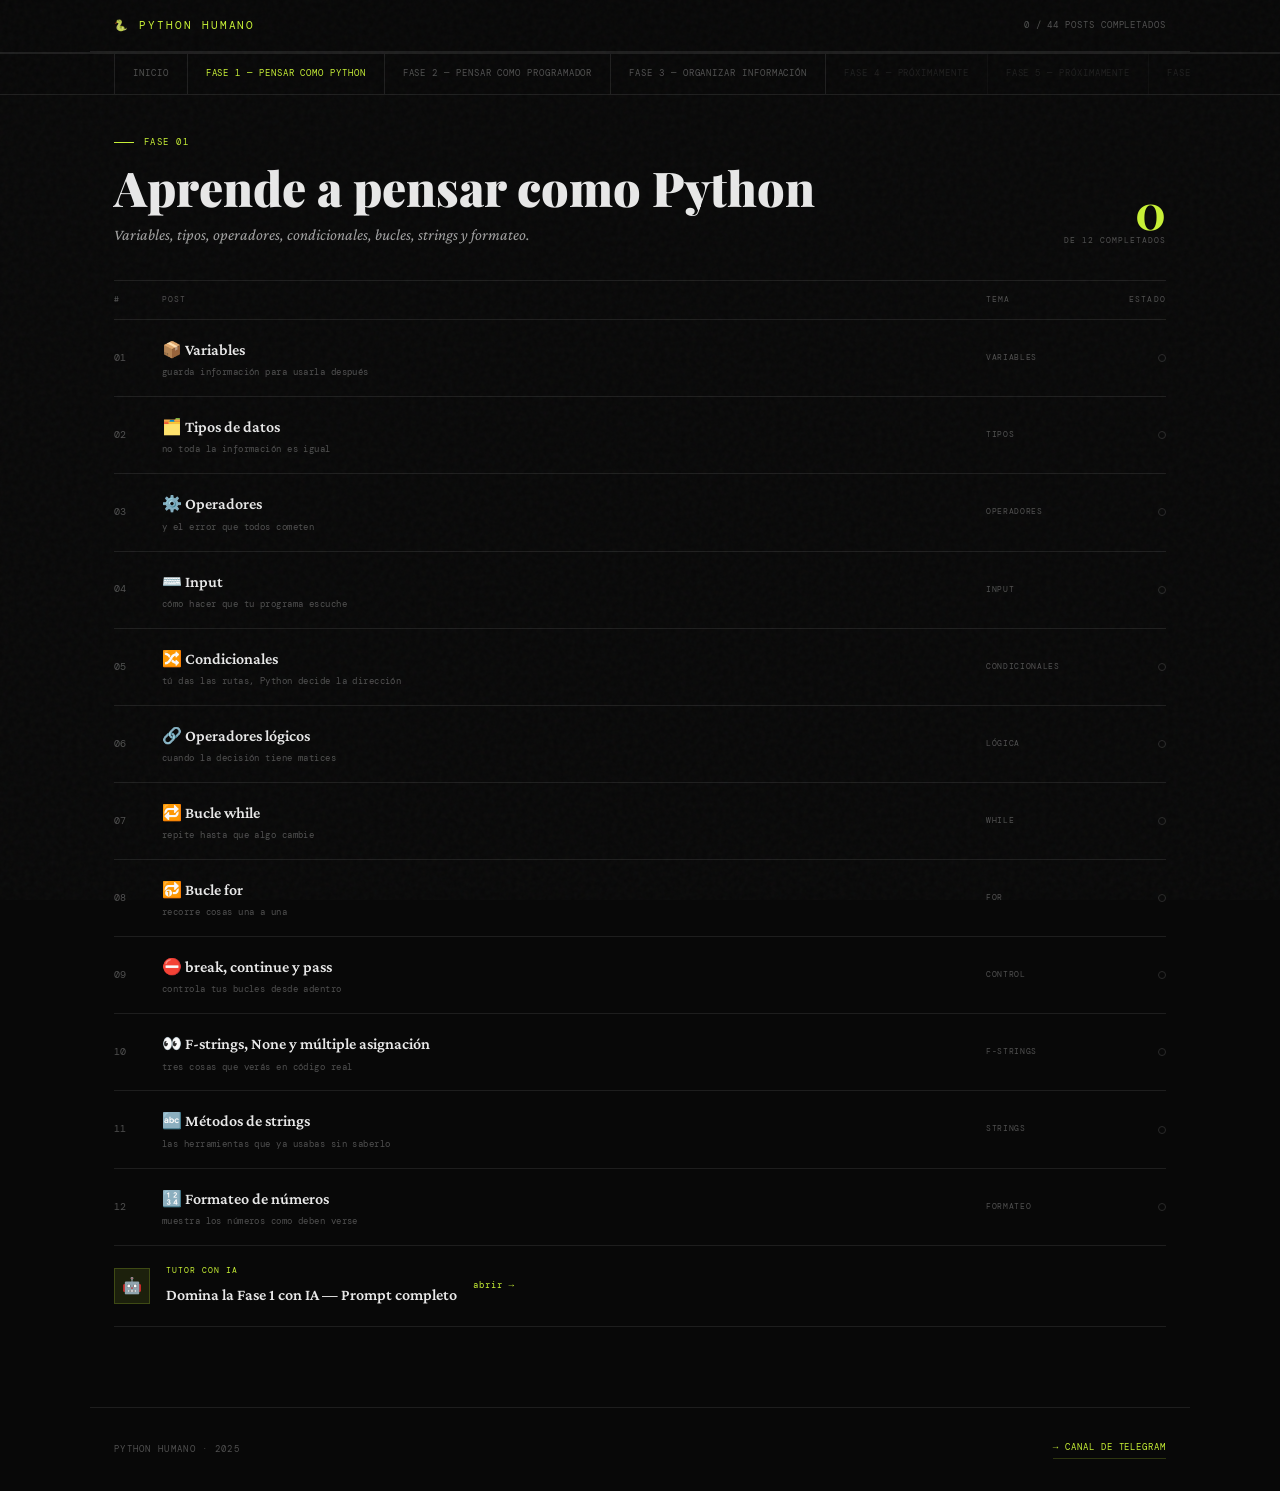
==== commit 6b49d3aa: "Add files via upload" ====
--- a/fase1.html
+++ b/fase1.html
@@ -742,7 +742,7 @@
 <span class="kw">total</span> <span class="op">=</span> <span class="fn">round</span><span class="op">(</span><span class="num">19.99</span> <span class="op">+</span> <span class="num">29.99</span><span class="op">,</span> <span class="num">2</span><span class="op">)</span>   <span class="out"># 49.98</span>
 
 <span class="cm"># :.2f — para mostrar con 2 decimales</span>
-<span class="fn">print</span><span class="op">(</span><span class="fn">f</span><span class="str">"Total: ${total:.2f}"</span><span class="op">)</span>       <span class="out"># Total: $49.98</span>
+<span class="fn">print</span><span class="op">(</span><span class="fn">f</span><span class="str">"Total: \${total:.2f}"</span><span class="op">)</span>       <span class="out"># Total: $49.98</span>
 
 <span class="cm"># más formatos útiles</span>
 <span class="fn">print</span><span class="op">(</span><span class="fn">f</span><span class="str">"Ventas: {1500000:,}"</span><span class="op">)</span>       <span class="out"># 1,500,000</span>
@@ -762,7 +762,7 @@
 <span class="kw">descuento</span> <span class="op">=</span> <span class="fn">round</span><span class="op">(</span><span class="kw">total</span> <span class="op">*</span> <span class="num">0.10</span><span class="op">,</span> <span class="num">2</span><span class="op">)</span>
 
 <span class="cm"># ✓ :.2f para mostrar</span>
-<span class="fn">print</span><span class="op">(</span><span class="fn">f</span><span class="str">"Total: ${total:.2f}"</span><span class="op">)</span></div>
+<span class="fn">print</span><span class="op">(</span><span class="fn">f</span><span class="str">"Total: \${total:.2f}"</span><span class="op">)</span></div>
     <button class="copy-btn" onclick="copyCode(this)">Copiar</button>
   </div>
 </div>
@@ -778,7 +778,7 @@
 
 // ── STATE ────────────────────────────────────────────────────
 let currentPostId = null;
-const TOTALS = { 1:12, 2:18, 3:14 };
+// TOTALS ya declarado arriba
 
 // ── PROGRESS ─────────────────────────────────────────────────
 function getCompleted() {
